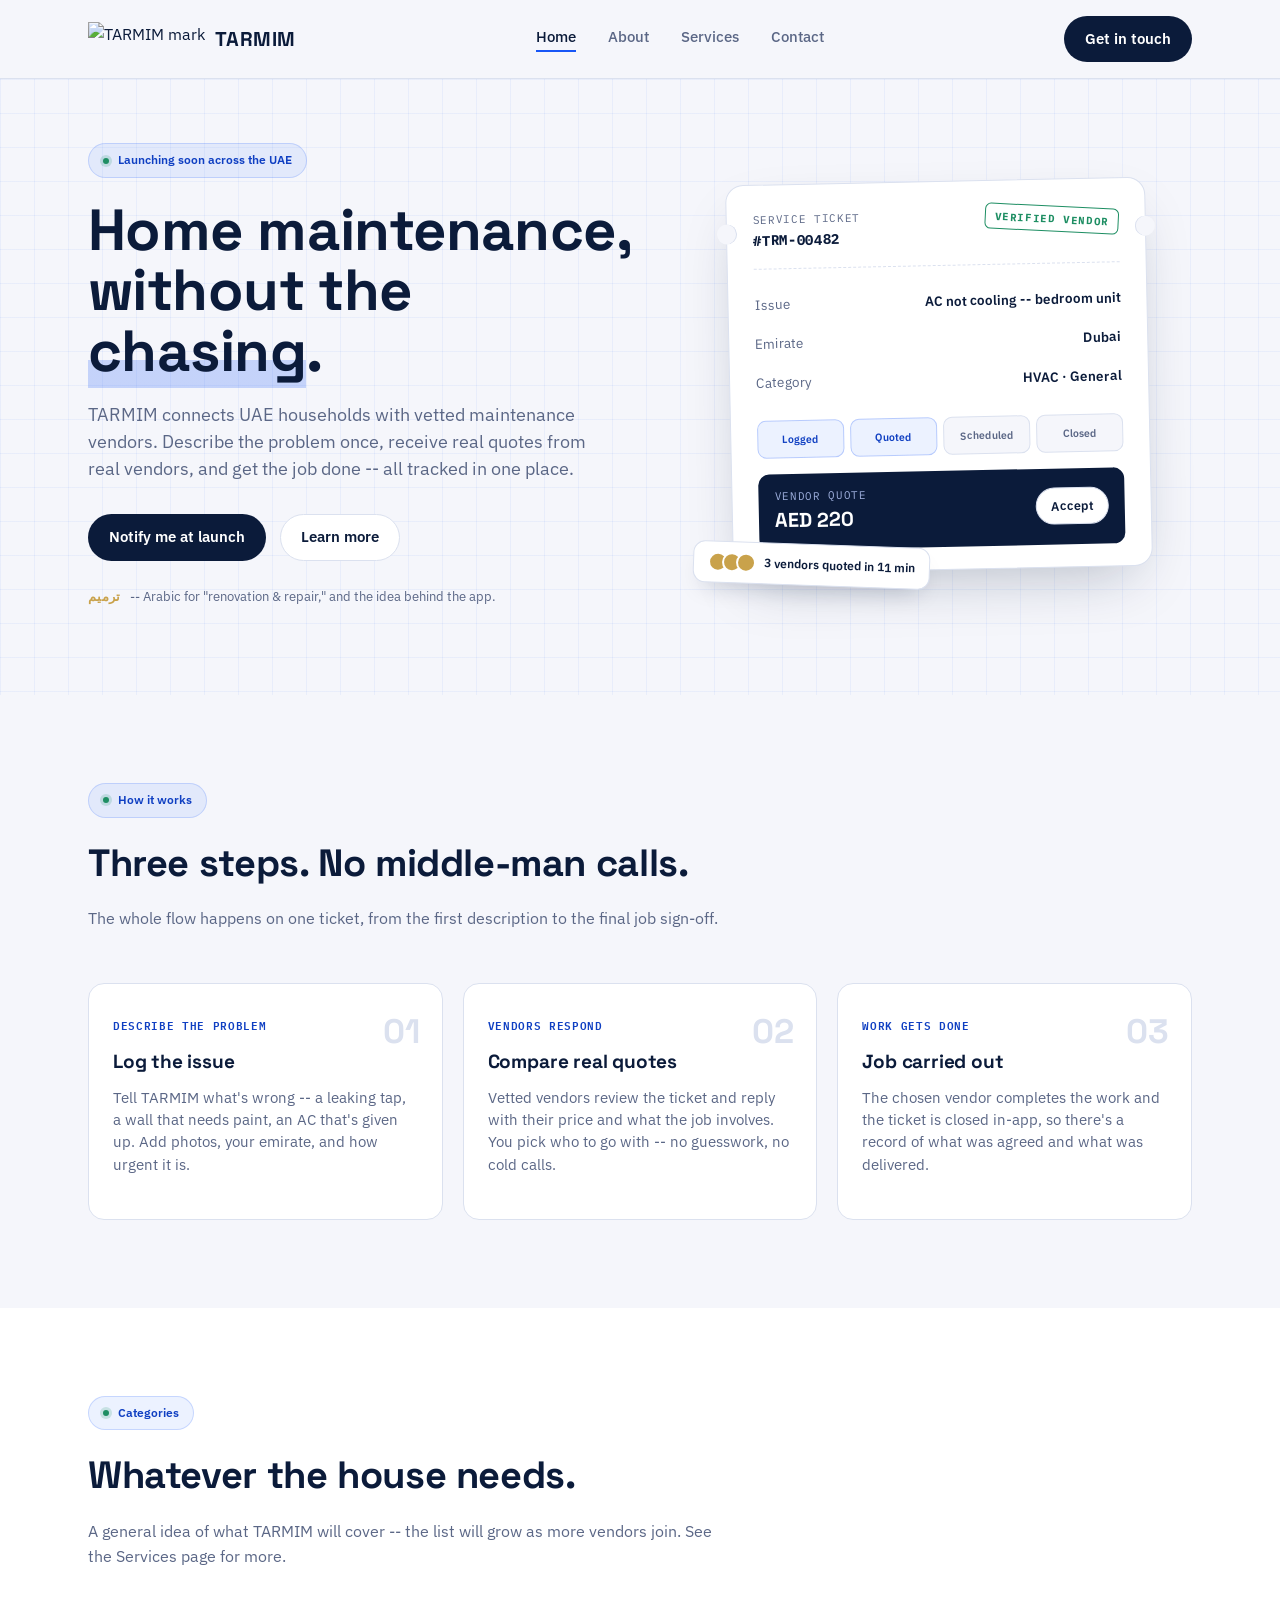
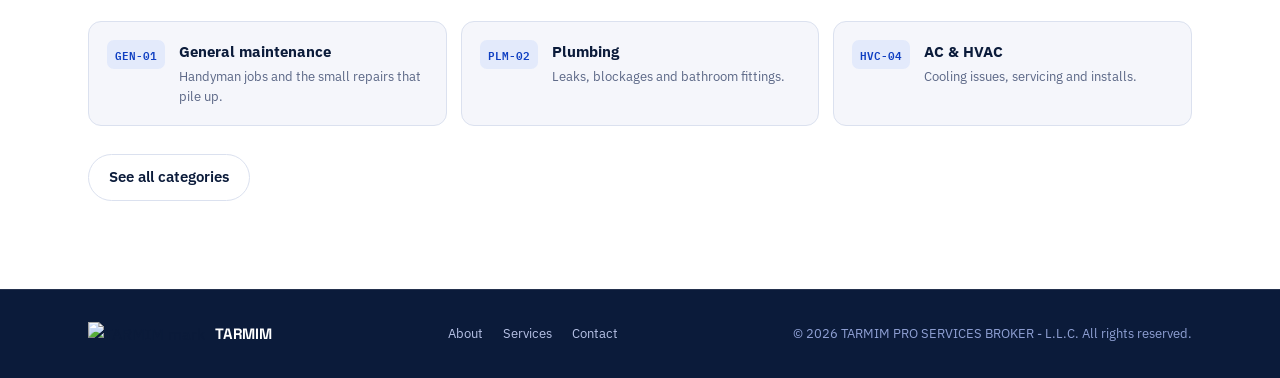
==== index.html @ 6286ce23 "Add files via upload" ====
<!DOCTYPE html>
<html lang="en">
<head>
<meta charset="UTF-8">
<meta name="viewport" content="width=device-width, initial-scale=1.0">
<title>TARMIM -- Home Maintenance, Sorted | UAE</title>
<meta name="description" content="TARMIM PRO SERVICES BROKER - L.L.C. A home maintenance marketplace launching soon in the UAE.">
<link rel="icon" href="assets/mark.png">
<link rel="preconnect" href="https://fonts.googleapis.com"><link rel="preconnect" href="https://fonts.gstatic.com" crossorigin><link href="https://fonts.googleapis.com/css2?family=Space+Grotesk:wght@400;500;600;700&family=IBM+Plex+Sans:ital,wght@0,400;0,500;0,600;0,700;1,400&family=IBM+Plex+Mono:wght@400;500;600&display=swap" rel="stylesheet">
<link rel="stylesheet" href="styles.css">
</head>
<body>
<header class="site">
  <div class="nav">
    <a href="index.html" class="brand">
      <img src="assets/mark.png" alt="TARMIM mark">
      <span>TARMIM</span>
    </a>
    <nav class="links"><a href="index.html" class="active">Home</a><a href="about.html">About</a><a href="services.html">Services</a><a href="contact.html">Contact</a></nav>
    <a href="contact.html" class="btn btn-primary nav-cta">Get in touch</a>
  </div>
</header>
<main>

<section class="hero blueprint">
  <div class="wrap hero-grid">
    <div>
      <span class="eyebrow"><span class="dot"></span>Launching soon across the UAE</span>
      <h1>Home maintenance,<br>without the <em>chasing</em>.</h1>
      <p class="lead">TARMIM connects UAE households with vetted maintenance vendors. Describe the problem once, receive real quotes from real vendors, and get the job done -- all tracked in one place.</p>
      <div class="hero-actions">
        <a href="contact.html" class="btn btn-primary">Notify me at launch</a>
        <a href="about.html" class="btn btn-ghost">Learn more</a>
      </div>
      <div class="hero-note">
        <span class="arabic-tag">ترميم</span>
        <span>-- Arabic for "renovation &amp; repair," and the idea behind the app.</span>
      </div>
    </div>

    <div class="ticket-wrap">
      <div class="ticket">
        <div class="ticket-head">
          <div class="id mono">Service ticket<b>#TRM-00482</b></div>
          <div class="stamp mono">Verified vendor</div>
        </div>
        <div class="ticket-row"><span class="k">Issue</span><span class="v">AC not cooling -- bedroom unit</span></div>
        <div class="ticket-row"><span class="k">Emirate</span><span class="v">Dubai</span></div>
        <div class="ticket-row"><span class="k">Category</span><span class="v">HVAC &middot; General</span></div>
        <div class="ticket-stages">
          <div class="stage done">Logged</div>
          <div class="stage done">Quoted</div>
          <div class="stage">Scheduled</div>
          <div class="stage">Closed</div>
        </div>
        <div class="ticket-quote">
          <div>
            <div class="lbl mono">Vendor quote</div>
            <div class="amt">AED 220</div>
          </div>
          <div class="btn btn-ghost" style="background:#fff; padding:8px 14px; font-size:12.5px;">Accept</div>
        </div>
      </div>
      <div class="floating-badge">
        <span class="avatars"><span></span><span></span><span></span></span>
        3 vendors quoted in 11 min
      </div>
    </div>
  </div>
</section>

<section id="how">
  <div class="wrap">
    <div class="section-head">
      <span class="eyebrow"><span class="dot"></span>How it works</span>
      <h2>Three steps. No middle-man calls.</h2>
      <p>The whole flow happens on one ticket, from the first description to the final job sign-off.</p>
    </div>
    <div class="steps">
      <div class="step">
        <span class="n">01</span>
        <span class="tag mono">Describe the problem</span>
        <h3>Log the issue</h3>
        <p>Tell TARMIM what's wrong -- a leaking tap, a wall that needs paint, an AC that's given up. Add photos, your emirate, and how urgent it is.</p>
      </div>
      <div class="step">
        <span class="n">02</span>
        <span class="tag mono">Vendors respond</span>
        <h3>Compare real quotes</h3>
        <p>Vetted vendors review the ticket and reply with their price and what the job involves. You pick who to go with -- no guesswork, no cold calls.</p>
      </div>
      <div class="step">
        <span class="n">03</span>
        <span class="tag mono">Work gets done</span>
        <h3>Job carried out</h3>
        <p>The chosen vendor completes the work and the ticket is closed in-app, so there's a record of what was agreed and what was delivered.</p>
      </div>
    </div>
  </div>
</section>

<section class="services">
  <div class="wrap">
    <div class="section-head">
      <span class="eyebrow"><span class="dot"></span>Categories</span>
      <h2>Whatever the house needs.</h2>
      <p>A general idea of what TARMIM will cover -- the list will grow as more vendors join. See the Services page for more.</p>
    </div>
    <div class="svc-grid">
      <div class="svc"><span class="code">GEN-01</span><div><h4>General maintenance</h4><p>Handyman jobs and the small repairs that pile up.</p></div></div>
      <div class="svc"><span class="code">PLM-02</span><div><h4>Plumbing</h4><p>Leaks, blockages and bathroom fittings.</p></div></div>
      <div class="svc"><span class="code">HVC-04</span><div><h4>AC &amp; HVAC</h4><p>Cooling issues, servicing and installs.</p></div></div>
    </div>
    <div style="margin-top:28px;"><a href="services.html" class="btn btn-ghost">See all categories</a></div>
  </div>
</section>

</main>
<footer>
  <div class="wrap">
    <div class="flogo">
      <img src="assets/mark.png" alt="TARMIM mark">
      <span>TARMIM</span>
    </div>
    <div class="fnav">
      <a href="about.html">About</a>
      <a href="services.html">Services</a>
      
      <a href="contact.html">Contact</a>
    </div>
    <div class="fine">&copy; 2026 TARMIM PRO SERVICES BROKER - L.L.C. All rights reserved.</div>
  </div>
</footer>
</body>
</html>
---- styles.css ----
:root{
  --ink:#0B1B3A;
  --brand:#1856F6;
  --brand-deep:#0F3FC2;
  --paper:#F5F6FB;
  --paper-raised:#FFFFFF;
  --sand:#C9A24B;
  --line:#DBE1EF;
  --muted:#5B6786;
  --success:#1E8E63;
  --radius:14px;
}
*{box-sizing:border-box;}
html{scroll-behavior:smooth;}
body{
  margin:0;
  background:var(--paper);
  color:var(--ink);
  font-family:'IBM Plex Sans', sans-serif;
  -webkit-font-smoothing:antialiased;
  line-height:1.55;
}
h1,h2,h3,.display{
  font-family:'Space Grotesk', sans-serif;
  letter-spacing:-0.01em;
  margin:0;
}
.mono{
  font-family:'IBM Plex Mono', monospace;
  letter-spacing:0.06em;
  text-transform:uppercase;
}
a{color:inherit;text-decoration:none;}
img{max-width:100%;display:block;}
.wrap{max-width:1160px;margin:0 auto;padding:0 28px;}

.blueprint{
  background-image:
    linear-gradient(rgba(24,86,246,0.06) 1px, transparent 1px),
    linear-gradient(90deg, rgba(24,86,246,0.06) 1px, transparent 1px);
  background-size: 34px 34px;
}

/* ---------- Nav ---------- */
header.site{
  position:sticky; top:0; z-index:50;
  background:rgba(245,246,251,0.86);
  backdrop-filter:blur(10px);
  border-bottom:1px solid var(--line);
}
.nav{
  display:flex; align-items:center; justify-content:space-between;
  padding:16px 28px;
  max-width:1160px; margin:0 auto;
}
.brand{display:flex; align-items:center; gap:10px;}
.brand img{height:34px; width:auto;}
.brand span{
  font-family:'Space Grotesk', sans-serif;
  font-weight:700; font-size:20px; letter-spacing:0.02em;
  color:var(--ink);
}
nav.links{display:flex; gap:32px; align-items:center;}
nav.links a{
  font-size:14.5px; font-weight:500; color:var(--muted);
  transition:color .15s ease;
  padding-bottom:2px;
  border-bottom:2px solid transparent;
}
nav.links a:hover{color:var(--brand);}
nav.links a.active{color:var(--ink); border-bottom-color:var(--brand);}
.btn{
  display:inline-flex; align-items:center; gap:8px;
  padding:11px 20px; border-radius:999px;
  font-weight:600; font-size:14.5px;
  border:1px solid transparent;
  cursor:pointer;
  transition:transform .15s ease, box-shadow .15s ease, background .15s ease;
}
.btn-primary{background:var(--ink); color:#fff;}
.btn-primary:hover{background:var(--brand-deep); transform:translateY(-1px); box-shadow:0 8px 20px rgba(24,86,246,0.25);}
.btn-ghost{border-color:var(--line); color:var(--ink); background:#fff;}
.btn-ghost:hover{border-color:var(--brand); color:var(--brand-deep);}
.nav-cta{display:none;}
@media(min-width:860px){.nav-cta{display:inline-flex;}}

@media(max-width:859px){
  nav.links{display:none;}
}

/* ---------- Hero (home) ---------- */
.hero{
  padding:64px 0 88px;
  position:relative;
  overflow:hidden;
}
.hero-grid{
  display:grid; grid-template-columns:1fr; gap:52px; align-items:center;
}
@media(min-width:960px){
  .hero-grid{grid-template-columns:1.05fr 0.95fr; gap:40px;}
}
.eyebrow{
  display:inline-flex; align-items:center; gap:9px;
  font-size:12px; font-weight:600; color:var(--brand-deep);
  background:rgba(24,86,246,0.08);
  border:1px solid rgba(24,86,246,0.18);
  padding:7px 14px; border-radius:999px;
  margin-bottom:22px;
}
.eyebrow .dot{width:6px;height:6px;border-radius:50%;background:var(--success); box-shadow:0 0 0 3px rgba(30,142,99,0.18);}
.hero h1{
  font-size:clamp(34px, 5.2vw, 58px);
  font-weight:700;
  line-height:1.04;
  color:var(--ink);
}
.hero h1 em{
  font-style:normal;
  background:linear-gradient(180deg, transparent 62%, rgba(24,86,246,0.22) 62%);
}
.hero p.lead{
  font-size:17.5px; color:var(--muted); max-width:520px;
  margin-top:20px;
}
.hero-actions{display:flex; flex-wrap:wrap; gap:14px; margin-top:32px;}
.hero-note{
  margin-top:26px; display:flex; align-items:center; gap:10px;
  font-size:13px; color:var(--muted);
}
.arabic-tag{
  font-size:13px; color:var(--sand); font-weight:600; letter-spacing:0.02em;
  direction:rtl; unicode-bidi:isolate;
}

/* ---- Ticket card (signature element) ---- */
.ticket-wrap{position:relative; display:flex; justify-content:center;}
.ticket{
  width:100%; max-width:420px;
  background:var(--paper-raised);
  border:1px solid var(--line);
  border-radius:18px;
  box-shadow:0 24px 60px -20px rgba(11,27,58,0.28);
  padding:26px 26px 22px;
  position:relative;
  transform:rotate(-1.2deg);
}
.ticket::before{
  content:"";
  position:absolute; left:-10px; top:38px; width:20px; height:20px;
  background:var(--paper); border-radius:50%;
  box-shadow:inset -1px 0 0 var(--line);
}
.ticket::after{
  content:"";
  position:absolute; right:-10px; top:38px; width:20px; height:20px;
  background:var(--paper); border-radius:50%;
  box-shadow:inset 1px 0 0 var(--line);
}
.ticket-head{
  display:flex; justify-content:space-between; align-items:flex-start;
  border-bottom:1.5px dashed var(--line);
  padding-bottom:16px; margin-bottom:16px;
}
.ticket-head .id{font-size:11px; color:var(--muted);}
.ticket-head .id b{display:block; color:var(--ink); font-size:14px; margin-top:2px;}
.stamp{
  font-size:10.5px; font-weight:700; color:var(--success);
  border:1.5px solid var(--success); border-radius:6px;
  padding:4px 9px; transform:rotate(4deg);
}
.ticket-row{display:flex; justify-content:space-between; gap:12px; padding:9px 0; font-size:13.5px;}
.ticket-row .k{color:var(--muted);}
.ticket-row .v{font-weight:600; text-align:right;}
.ticket-stages{display:flex; gap:6px; margin-top:18px;}
.stage{
  flex:1; text-align:center; padding:10px 4px; border-radius:9px;
  background:var(--paper); font-size:10.5px; font-weight:600; color:var(--muted);
  border:1px solid var(--line);
}
.stage.done{background:rgba(24,86,246,0.08); color:var(--brand-deep); border-color:rgba(24,86,246,0.25);}
.ticket-quote{
  margin-top:16px; background:var(--ink); color:#fff; border-radius:11px;
  padding:14px 16px; display:flex; justify-content:space-between; align-items:center;
}
.ticket-quote .lbl{font-size:11px; color:#9FB0DE;}
.ticket-quote .amt{font-family:'Space Grotesk',sans-serif; font-size:20px; font-weight:700;}
.floating-badge{
  position:absolute; bottom:-16px; left:6px;
  background:#fff; border:1px solid var(--line); border-radius:12px;
  padding:10px 14px; box-shadow:0 12px 24px -12px rgba(11,27,58,0.25);
  font-size:12px; font-weight:600; display:flex; align-items:center; gap:8px;
  transform:rotate(2deg);
}
.floating-badge .avatars{display:flex;}
.floating-badge .avatars span{
  width:20px;height:20px;border-radius:50%;background:var(--sand);
  border:2px solid #fff; margin-left:-6px; display:inline-block;
}
.floating-badge .avatars span:first-child{margin-left:0;}

/* ---------- Interior page header (banner) ---------- */
.page-header{
  padding:52px 0 46px;
  position:relative;
  border-bottom:1px solid var(--line);
}
.page-header .eyebrow{margin-bottom:16px;}
.page-header h1{
  font-size:clamp(30px,4.2vw,44px);
  font-weight:700;
}
.page-header p.lead{
  font-size:16.5px; color:var(--muted); max-width:560px; margin-top:14px;
}
.crumb{
  font-size:12.5px; color:var(--muted); margin-bottom:18px;
  display:flex; align-items:center; gap:6px;
}
.crumb a{color:var(--brand-deep); font-weight:600;}

/* ---------- Sections generic ---------- */
section{padding:88px 0;}
.section-head{max-width:640px; margin-bottom:52px;}
.section-head .eyebrow{margin-bottom:16px;}
.section-head h2{font-size:clamp(26px,3.4vw,38px); font-weight:700;}
.section-head p{color:var(--muted); font-size:16px; margin-top:14px;}

/* ---------- About ---------- */
.about{background:var(--paper-raised);}
.about-grid{display:grid; grid-template-columns:1fr; gap:48px;}
@media(min-width:900px){.about-grid{grid-template-columns:0.9fr 1.1fr;}}
.about-copy p{color:var(--muted); font-size:16px; margin:0 0 16px;}
.about-copy strong{color:var(--ink);}
.stat-row{display:grid; grid-template-columns:repeat(3,1fr); gap:16px; margin-top:8px;}
.stat{
  background:var(--paper); border:1px solid var(--line); border-radius:12px;
  padding:18px 16px;
}
.stat .num{font-family:'Space Grotesk',sans-serif; font-size:26px; font-weight:700; color:var(--brand-deep);}
.stat .lbl{font-size:12px; color:var(--muted); margin-top:4px;}
.legal-plate{
  margin-top:28px; border:1px dashed var(--line); border-radius:12px;
  padding:16px 18px; font-family:'IBM Plex Mono',monospace; font-size:12px; color:var(--muted);
  background:var(--paper);
}
.legal-plate b{color:var(--ink); display:block; font-size:13.5px; margin-bottom:4px; font-family:'IBM Plex Mono',monospace;}

.values-grid{display:grid; grid-template-columns:1fr; gap:16px; margin-top:16px;}
@media(min-width:700px){.values-grid{grid-template-columns:repeat(3,1fr);}}
.value{background:var(--paper); border:1px solid var(--line); border-radius:13px; padding:20px;}
.value h4{font-size:15.5px; font-weight:700; margin-bottom:6px;}
.value p{font-size:13.5px; color:var(--muted); margin:0;}

/* ---------- How it works ---------- */
.steps{display:grid; grid-template-columns:1fr; gap:20px;}
@media(min-width:860px){.steps{grid-template-columns:repeat(3,1fr);}}
.step{
  background:var(--paper-raised); border:1px solid var(--line); border-radius:16px;
  padding:28px 24px; position:relative;
}
.step .tag{font-size:11px; color:var(--brand-deep); font-weight:600;}
.step h3{font-size:19px; margin-top:10px; font-weight:700;}
.step p{color:var(--muted); font-size:14.5px; margin-top:10px;}
.step .n{
  position:absolute; top:22px; right:22px;
  font-family:'Space Grotesk',sans-serif; font-size:34px; font-weight:700;
  color:var(--line);
}

/* ---------- Services ---------- */
.services{background:var(--paper-raised);}
.svc-grid{display:grid; grid-template-columns:1fr; gap:14px;}
@media(min-width:700px){.svc-grid{grid-template-columns:repeat(2,1fr);}}
@media(min-width:1000px){.svc-grid{grid-template-columns:repeat(3,1fr);}}
.svc{
  display:flex; align-items:flex-start; gap:14px;
  border:1px solid var(--line); border-radius:13px; padding:18px 18px;
  background:var(--paper);
  transition:border-color .15s ease, transform .15s ease;
}
.svc:hover{border-color:var(--brand); transform:translateY(-2px);}
.svc .code{
  font-family:'IBM Plex Mono',monospace; font-size:11px; font-weight:600;
  color:var(--brand-deep); background:rgba(24,86,246,0.08);
  border-radius:7px; padding:6px 8px; white-space:nowrap;
}
.svc h4{font-size:15px; font-weight:700; margin:0 0 4px;}
.svc p{font-size:13px; color:var(--muted); margin:0;}

.svc-detail{
  border:1px solid var(--line); border-radius:16px; padding:26px;
  background:var(--paper); margin-bottom:16px;
}
.svc-detail-head{display:flex; align-items:center; gap:14px; margin-bottom:10px;}
.svc-detail-head .code{font-size:12px;}
.svc-detail-head h3{font-size:19px; font-weight:700;}
.svc-detail p{color:var(--muted); font-size:14.5px; margin:0 0 10px;}
.svc-tags{display:flex; flex-wrap:wrap; gap:8px;}
.svc-tags span{
  font-size:12px; background:#fff; border:1px solid var(--line); border-radius:999px;
  padding:5px 12px; color:var(--muted);
}

/* ---------- Founders ---------- */
.founders-grid{display:grid; grid-template-columns:1fr; gap:20px;}
@media(min-width:760px){.founders-grid{grid-template-columns:repeat(3,1fr);}}
.founder{
  background:var(--paper-raised); border:1px solid var(--line); border-radius:16px;
  padding:26px 22px; text-align:left;
}
.founder .avatar{
  width:52px; height:52px; border-radius:12px;
  background:var(--ink); color:#fff;
  display:flex; align-items:center; justify-content:center;
  font-family:'Space Grotesk',sans-serif; font-weight:700; font-size:18px;
  margin-bottom:16px;
}
.founder h3{font-size:17px; font-weight:700;}
.founder .role{font-size:12.5px; color:var(--brand-deep); font-weight:600; margin-top:4px;}
.founder p.bio{font-size:13.5px; color:var(--muted); margin-top:12px;}

.founder-story{
  background:var(--paper-raised); border:1px solid var(--line); border-radius:16px;
  padding:32px; margin-top:32px;
}
.founder-story h3{font-size:20px; font-weight:700; margin-bottom:12px;}
.founder-story p{color:var(--muted); font-size:15.5px; margin:0 0 12px;}

/* ---------- Contact ---------- */
.contact{background:var(--ink); color:#fff; position:relative; overflow:hidden;}
.contact::before{
  content:""; position:absolute; inset:0;
  background-image:
    linear-gradient(rgba(255,255,255,0.045) 1px, transparent 1px),
    linear-gradient(90deg, rgba(255,255,255,0.045) 1px, transparent 1px);
  background-size:34px 34px;
}
.contact .wrap{position:relative;}
.contact-grid{display:grid; grid-template-columns:1fr; gap:40px;}
@media(min-width:900px){.contact-grid{grid-template-columns:1fr 1fr;}}
.contact h1, .contact h2{font-size:clamp(26px,3.2vw,36px); font-weight:700;}
.contact p.lead{color:#B7C2E6; margin-top:14px; font-size:15.5px; max-width:440px;}
.contact-card{
  background:rgba(255,255,255,0.05);
  border:1px solid rgba(255,255,255,0.14);
  border-radius:16px; padding:26px;
}
.c-row{display:flex; gap:14px; padding:14px 0; border-bottom:1px solid rgba(255,255,255,0.1);}
.c-row:last-child{border-bottom:none;}
.c-row .k{width:110px; flex-shrink:0; font-size:11.5px; color:#8FA0D4; text-transform:uppercase; letter-spacing:0.06em; font-family:'IBM Plex Mono',monospace; padding-top:2px;}
.c-row .v{font-size:15px; font-weight:500;}
.c-row .v small{display:block; color:#8FA0D4; font-weight:400; font-size:12.5px; margin-top:3px;}

.contact.page-header{padding:52px 0 46px; border-bottom:none;}
.contact .eyebrow{background:rgba(255,255,255,0.08); border-color:rgba(255,255,255,0.18); color:#fff;}

/* form */
.form-card{
  background:rgba(255,255,255,0.05);
  border:1px solid rgba(255,255,255,0.14);
  border-radius:16px; padding:26px;
}
.form-row{margin-bottom:16px;}
.form-row label{display:block; font-size:12px; color:#B7C2E6; margin-bottom:7px; font-family:'IBM Plex Mono',monospace; text-transform:uppercase; letter-spacing:0.05em;}
.form-row input, .form-row select, .form-row textarea{
  width:100%; background:rgba(255,255,255,0.06); border:1px solid rgba(255,255,255,0.18);
  border-radius:9px; padding:11px 13px; color:#fff; font-family:'IBM Plex Sans',sans-serif; font-size:14px;
}
.form-row input::placeholder, .form-row textarea::placeholder{color:#7C8CBA;}
.form-row textarea{resize:vertical; min-height:90px;}
.form-note{font-size:12px; color:#8FA0D4; margin-top:14px;}

/* ---------- Footer ---------- */
footer{padding:32px 0; background:var(--ink); border-top:1px solid rgba(255,255,255,0.1);}
footer .wrap{display:flex; flex-wrap:wrap; justify-content:space-between; gap:16px; align-items:center;}
footer .flogo{display:flex; align-items:center; gap:10px;}
footer .flogo img{height:24px;}
footer .flogo span{color:#fff; font-family:'Space Grotesk',sans-serif; font-weight:700; font-size:15px;}
footer .fine{color:#8FA0D4; font-size:12.5px;}
footer .fnav{display:flex; gap:20px; flex-wrap:wrap;}
footer .fnav a{color:#B7C2E6; font-size:13px;}
footer .fnav a:hover{color:#fff;}
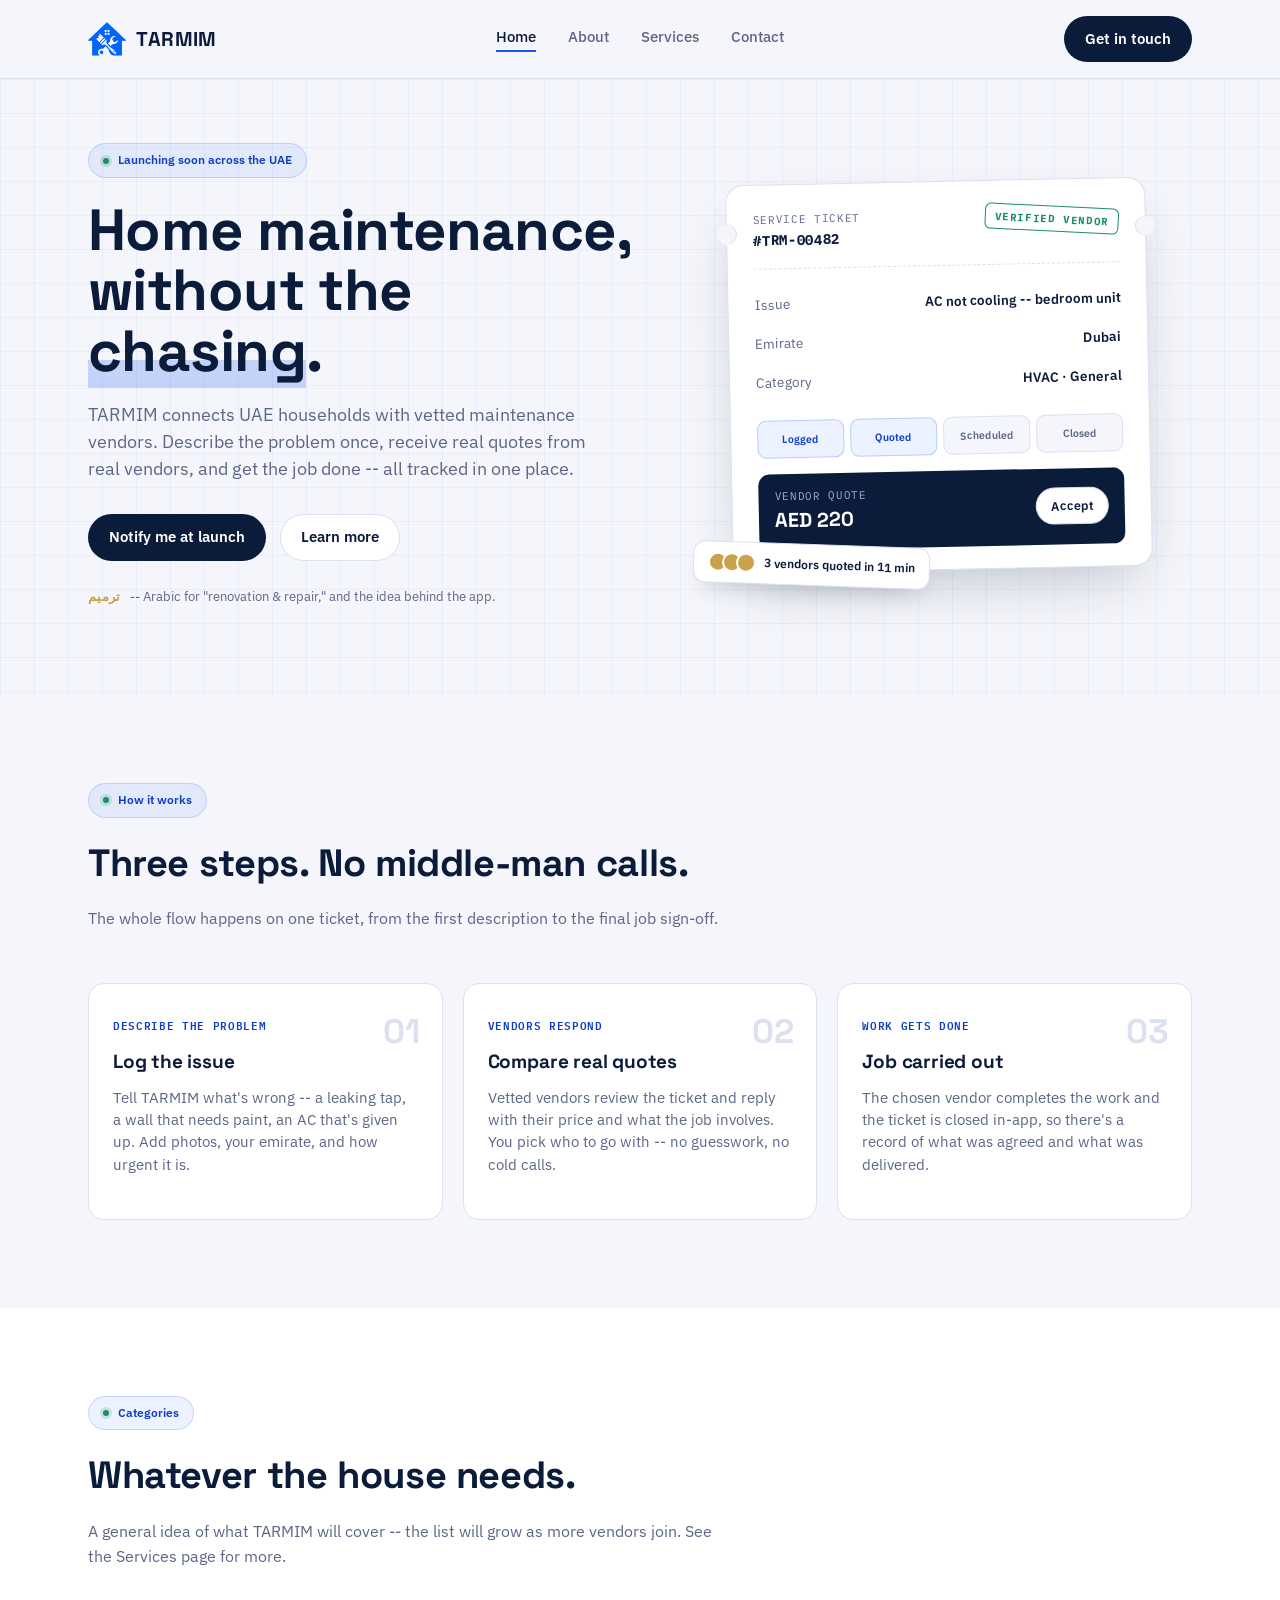
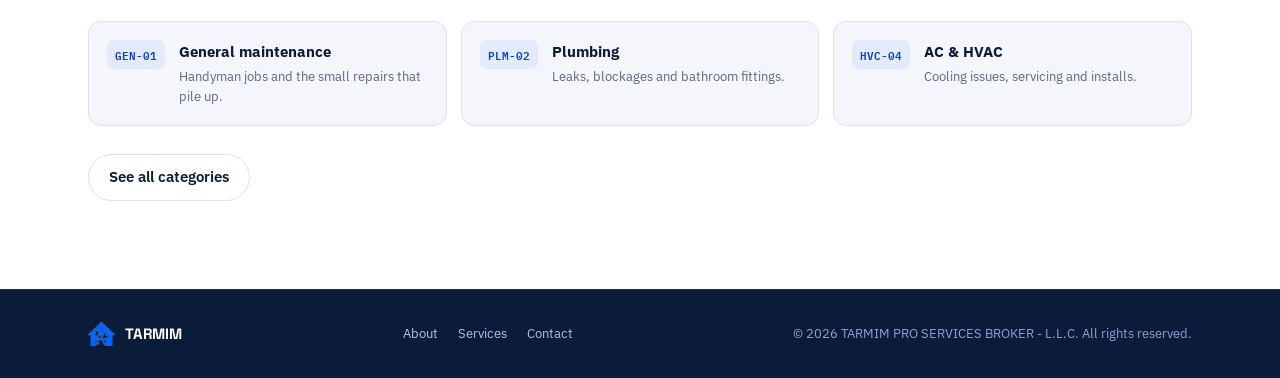
==== commit b5262e2b: "Add files via upload" ====
--- a/index.html
+++ b/index.html
@@ -5,7 +5,7 @@
 <meta name="viewport" content="width=device-width, initial-scale=1.0">
 <title>TARMIM -- Home Maintenance, Sorted | UAE</title>
 <meta name="description" content="TARMIM PRO SERVICES BROKER - L.L.C. A home maintenance marketplace launching soon in the UAE.">
-<link rel="icon" href="assets/mark.png">
+<link rel="icon" href="mark.png">
 <link rel="preconnect" href="https://fonts.googleapis.com"><link rel="preconnect" href="https://fonts.gstatic.com" crossorigin><link href="https://fonts.googleapis.com/css2?family=Space+Grotesk:wght@400;500;600;700&family=IBM+Plex+Sans:ital,wght@0,400;0,500;0,600;0,700;1,400&family=IBM+Plex+Mono:wght@400;500;600&display=swap" rel="stylesheet">
 <link rel="stylesheet" href="styles.css">
 </head>
@@ -13,7 +13,7 @@
 <header class="site">
   <div class="nav">
     <a href="index.html" class="brand">
-      <img src="assets/mark.png" alt="TARMIM mark">
+      <img src="mark.png" alt="TARMIM mark">
       <span>TARMIM</span>
     </a>
     <nav class="links"><a href="index.html" class="active">Home</a><a href="about.html">About</a><a href="services.html">Services</a><a href="contact.html">Contact</a></nav>
@@ -119,7 +119,7 @@
 <footer>
   <div class="wrap">
     <div class="flogo">
-      <img src="assets/mark.png" alt="TARMIM mark">
+      <img src="mark.png" alt="TARMIM mark">
       <span>TARMIM</span>
     </div>
     <div class="fnav">
